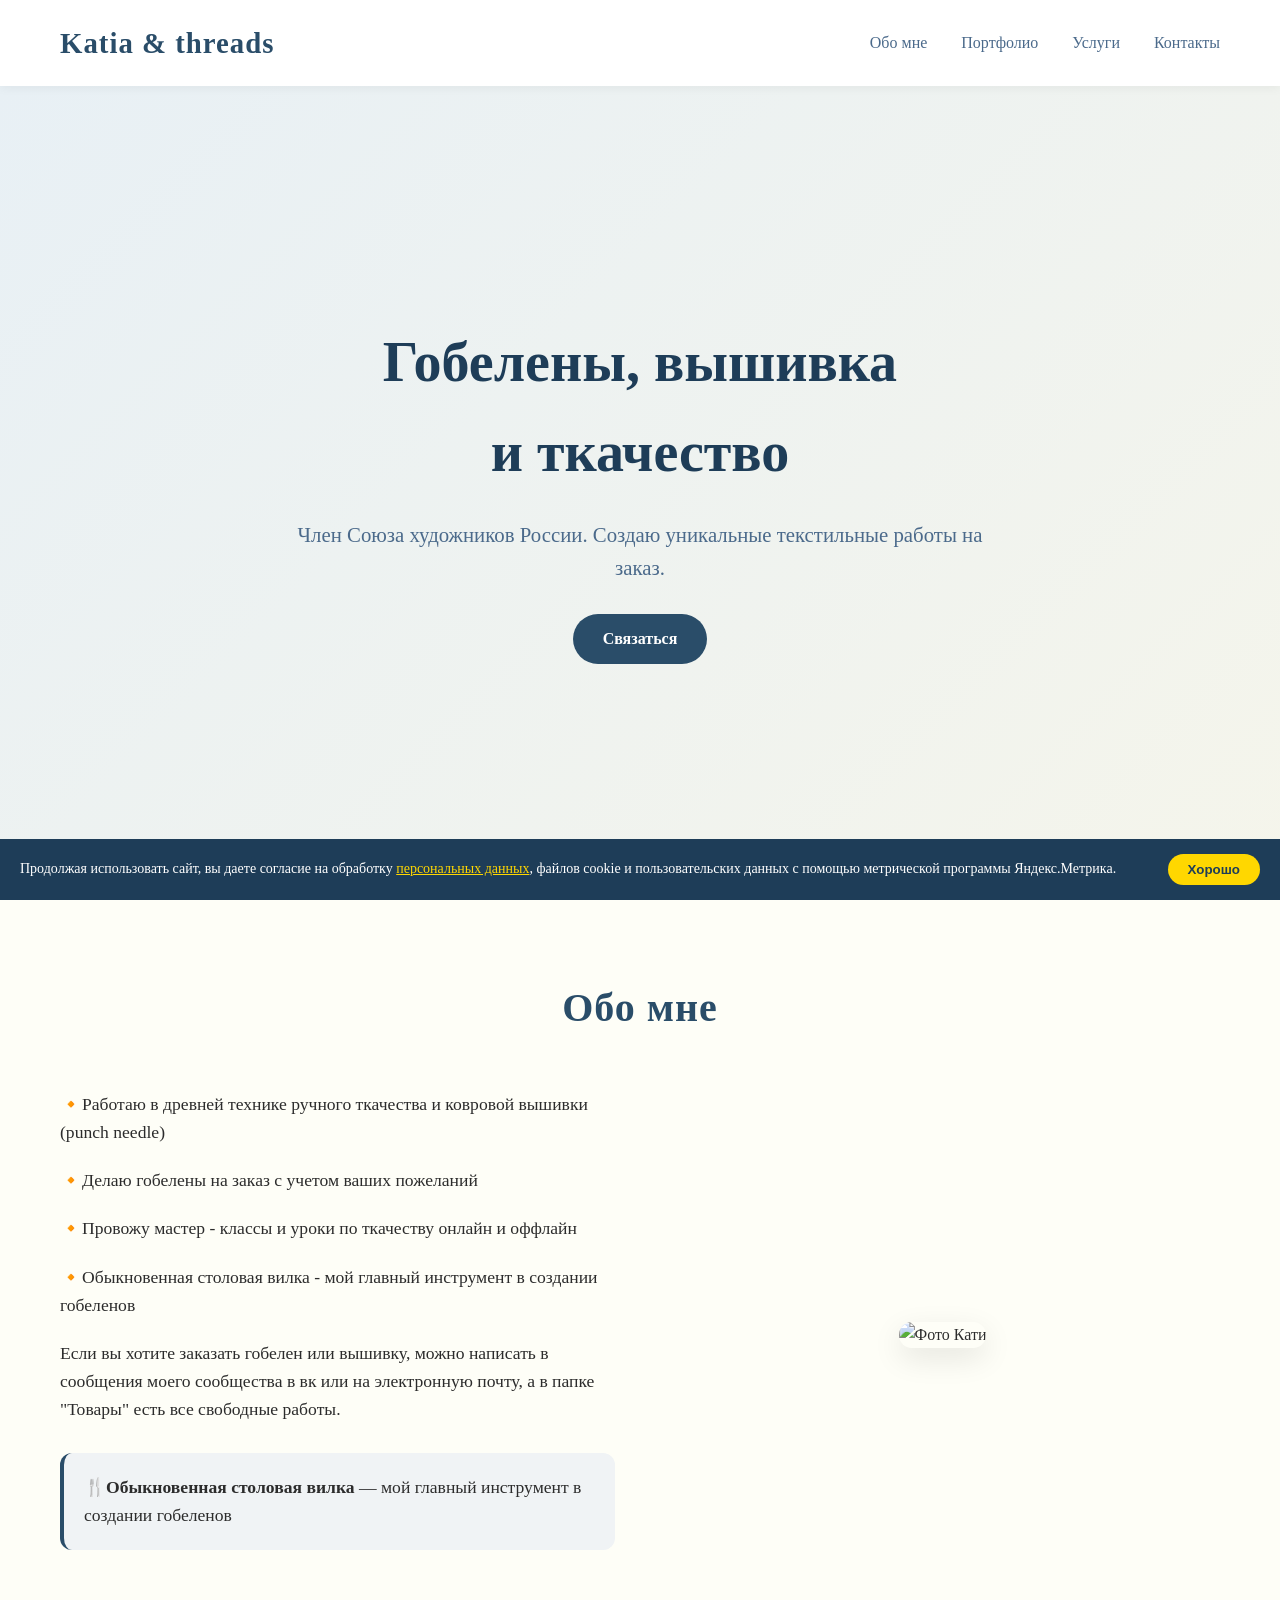
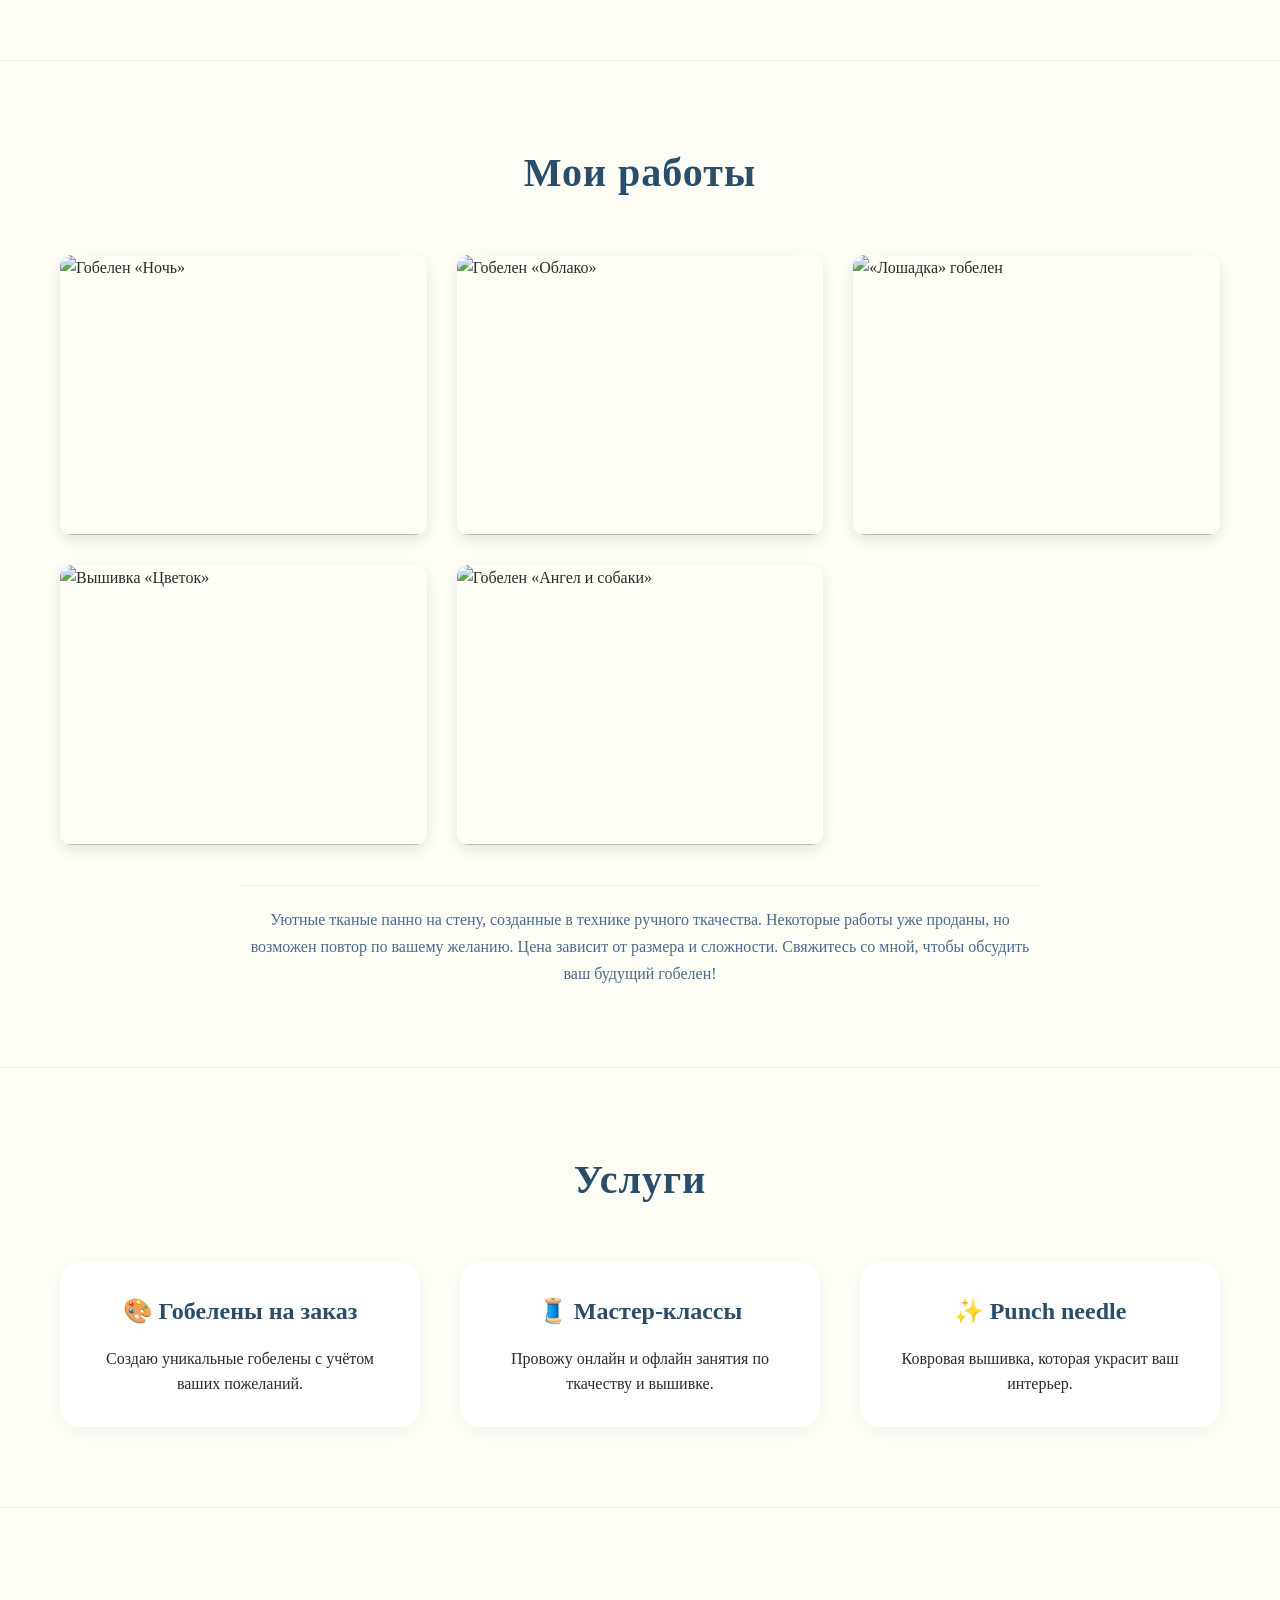
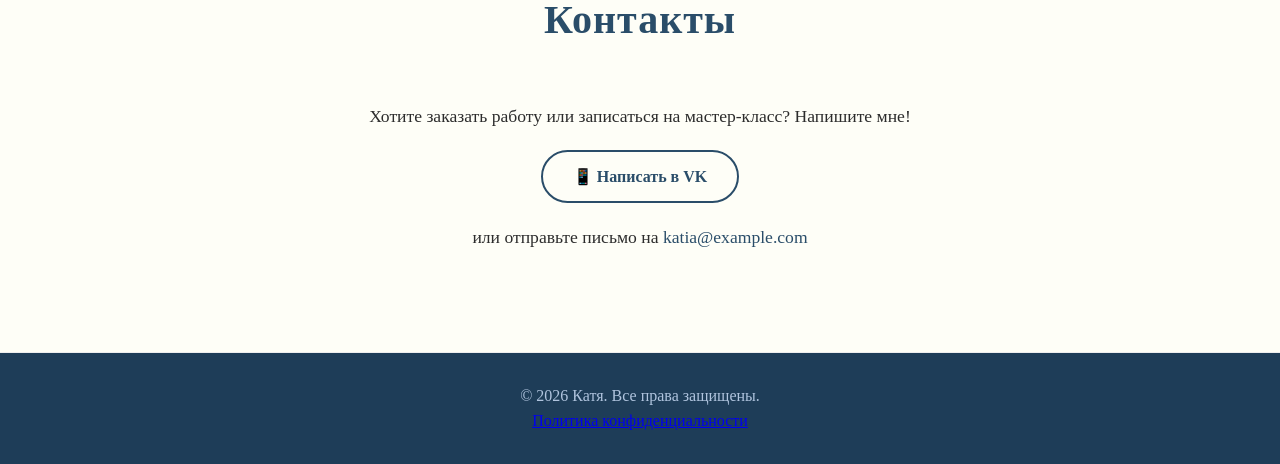
==== index.html @ b9734cac "portfolio-katia сайт с работами" ====
<!DOCTYPE html>
<html lang="ru">
<head>
    <meta charset="UTF-8">
    <meta name="viewport" content="width=device-width, initial-scale=1.0">
    <title>Катя — художник по текстилю</title>
    <link rel="stylesheet" href="style.css">
</head>
<body>

    <!-- ШАПКА С НАВИГАЦИЕЙ -->
    <header class="header">
        <div class="container">
            <div class="header__inner">
                <div class="logo">
                    <a href="#home">Katia & threads</a>
                </div>
                <nav class="nav">
                    <a href="#about" class="nav__link">Обо мне</a>
                    <a href="#portfolio" class="nav__link">Портфолио</a>
                    <a href="#services" class="nav__link">Услуги</a>
                    <a href="#contacts" class="nav__link">Контакты</a>
                </nav>
            </div>
        </div>
    </header>

    <!-- ГЛАВНЫЙ ЭКРАН (HERO) -->
    <section class="hero" id="home">
        <div class="container">
            <div class="hero__content">
                <h1 class="hero__title">Гобелены, вышивка <br>и ткачество</h1>
                <p class="hero__subtitle">Член Союза художников России. Создаю уникальные текстильные работы на заказ.</p>
                <a href="#contacts" class="btn btn--primary">Связаться</a>
            </div>
        </div>
    </section>

    <!-- БЛОК "ОБО МНЕ" -->
    <section class="about section" id="about">
        <div class="container">
            <h2 class="section__title">Обо мне</h2>
            <div class="about__inner">
                <div class="about__content">
                    <p>🔸Работаю в древней технике ручного ткачества и ковровой вышивки (punch needle)</p>
<p>🔸Делаю гобелены на заказ с учетом ваших пожеланий</p>
<p>🔸Провожу мастер - классы и уроки по ткачеству онлайн и оффлайн</p>
<p>🔸Обыкновенная столовая вилка - мой главный инструмент в создании гобеленов</p>
                    <p>Если вы хотите  заказать гобелен или вышивку, можно написать в сообщения моего сообщества в вк или на электронную почту, а в папке "Товары" есть все свободные работы.</p>
                    <div class="about__fact">
                        🍴<strong>Обыкновенная столовая вилка</strong> — мой главный инструмент в создании гобеленов
                    </div>
                </div>
                <div class="about__photo">
                    <img src="https://sun9-73.userapi.com/s/v1/ig2/2Spj5GugH6yt34yp0XtWNec6mMcDCOlUGK9L7ISmfYsFMYDGRdjZ2AapopF9ulJwznFRIXICuch5-UKYKUOfTqSo.jpg?quality=95&as=32x48,48x73,72x109,108x163,160x242,240x363,360x544,480x725,540x816,640x967,720x1088,740x1118&from=bu&u=mu0EAknymxBGoZk4RfmlBYRNIrB7TILedEvBCsPl4-M&cs=740x0" alt="Фото Кати">
                </div>
            </div>
        </div>
    </section>

    <!-- БЛОК "ПОРТФОЛИО" (ГАЛЕРЕЯ) -->
<section class="portfolio section" id="portfolio">
    <div class="container">
        <h2 class="section__title">Мои работы</h2>
        <div class="gallery" id="gallery">
            
            <!-- КАРТОЧКА 1: Гобелен "Ночь" -->
            <div class="gallery__item">
                <img src="images/works/noch.jpg.jpg" alt="Гобелен Ночь">
                <div class="gallery__overlay">Гобелен «Ночь»</div>
            </div>

            <!-- КАРТОЧКА 2: Гобелен "Облако" -->
            <div class="gallery__item">
                <img src="images/works/oblako.jpg.jpg" alt="Гобелен Облако">
                <div class="gallery__overlay">Гобелен «Облако»</div>
            </div>

            <!-- КАРТОЧКА 3: Гобелен "Лошадка" -->
            <div class="gallery__item">
                <img src="images/works/loshadka.jpg.jpg" alt="Лошадка гобелен">
                <div class="gallery__overlay">Гобелен «Лошадка»</div>
            </div>

            <!-- КАРТОЧКА 4: Вышивка "Цветок" -->
            <div class="gallery__item">
                <img src="images/works/ofw30.jpg.jpg" alt="Вышивка Цветок">
                <div class="gallery__overlay">Вышивка «Цветок»</div>
            </div>

             <!-- КАРТОЧКА 5: Гобелен "Ангел и собаки" -->
            <div class="gallery__item">
                <img src="images/works/lKm11.jpg.jpg" alt="Гобелен Ангел и собаки">
                <div class="gallery__overlay">Гобелен «Ангел и собаки»</div>
            </div>
            
        </div>
        <!-- А здесь, ПОСЛЕ ГАЛЕРЕИ, можно разместить общее описание или примечание -->
        <div class="portfolio-note">
            <p>Уютные тканые панно на стену, созданные в технике ручного ткачества. Некоторые работы уже проданы, но возможен повтор по вашему желанию. Цена зависит от размера и сложности. Свяжитесь со мной, чтобы обсудить ваш будущий гобелен!</p>
        </div>
    </div>
</section>

    <!-- БЛОК "УСЛУГИ" -->
    <section class="services section" id="services">
        <div class="container">
            <h2 class="section__title">Услуги</h2>
            <div class="services__grid">
                <div class="service-card">
                    <h3>🎨 Гобелены на заказ</h3>
                    <p>Создаю уникальные гобелены с учётом ваших пожеланий.</p>
                </div>
                <div class="service-card">
                    <h3>🧵 Мастер-классы</h3>
                    <p>Провожу онлайн и офлайн занятия по ткачеству и вышивке.</p>
                </div>
                <div class="service-card">
                    <h3>✨ Punch needle</h3>
                    <p>Ковровая вышивка, которая украсит ваш интерьер.</p>
                </div>
            </div>
        </div>
    </section>

    <!-- БЛОК "КОНТАКТЫ" -->
    <section class="contacts section" id="contacts">
        <div class="container">
            <h2 class="section__title">Контакты</h2>
            <div class="contacts__inner">
                <p>Хотите заказать работу или записаться на мастер-класс? Напишите мне!</p>
                <a href="https://vk.com/public_katia_art_thread" class="btn btn--secondary" target="_blank">📱 Написать в VK</a>
                <p>или отправьте письмо на <a href="mailto:katia@example.com">katia@example.com</a></p>
            </div>
        </div>
    </section>

      <!-- ПОДВАЛ -->
    <footer class="footer">
        <div class="container">
            <p>&copy; 2026 Катя. Все права защищены.</p>
            <p><a href="privacy.html">Политика конфиденциальности</a></p>
        </div>
    </footer>

    <!-- БАННЕР COOKIE (ПЕРЕД СКРИПТОМ) -->
    <div class="cookie-consent" id="cookieConsent">
        <div class="cookie-consent__text">
            Продолжая использовать сайт, вы даете согласие на обработку 
            <a href="privacy.html" target="_blank">персональных данных</a>, 
            файлов cookie и пользовательских данных с помощью 
            метрической программы Яндекс.Метрика.
        </div>
        <button class="cookie-consent__btn" id="acceptCookies">Хорошо</button>
    </div>

    <script src="script.js"></script>
</body>
</html>
---- style.css ----
/* ===== 1. Сброс базовых отступов ===== */
* {
    margin: 0;
    padding: 0;
    box-sizing: border-box;
}

/* ===== 2. Общие стили ===== */
body {
    font-family: 'Georgia', 'Times New Roman', serif;
    line-height: 1.6;
    color: #2c2c2c;
    background: #fefef7;
}

.container {
    max-width: 1200px;
    margin: 0 auto;
    padding: 0 20px;
}

.section {
    padding: 80px 0;
    border-bottom: 1px solid #eee;
}

.section__title {
    font-size: 2.5rem;
    text-align: center;
    margin-bottom: 50px;
    color: #2a4d69;
    letter-spacing: 1px;
}

/* ===== 3. ШАПКА ===== */
.header {
    background: #fff;
    box-shadow: 0 2px 10px rgba(0,0,0,0.05);
    position: sticky;
    top: 0;
    z-index: 100;
    padding: 20px 0;
}

.header__inner {
    display: flex;
    justify-content: space-between;
    align-items: center;
    flex-wrap: wrap;
}

.logo a {
    font-size: 1.8rem;
    font-weight: bold;
    color: #2a4d69;
    text-decoration: none;
    letter-spacing: 1px;
}

.nav a {
    margin-left: 30px;
    text-decoration: none;
    color: #4b6a8b;
    font-weight: 500;
    transition: color 0.3s;
}

.nav a:hover {
    color: #2a4d69;
}

/* ===== 4. ГЛАВНЫЙ ЭКРАН (HERO) ===== */
.hero {
    background: linear-gradient(135deg, #e8f0f5 0%, #f5f5eb 100%);
    min-height: 90vh;
    display: flex;
    align-items: center;
    text-align: center;
}

.hero__title {
    font-size: 3.5rem;
    color: #1e3d58;
    margin-bottom: 20px;
}

.hero__subtitle {
    font-size: 1.3rem;
    color: #4b6a8b;
    max-width: 700px;
    margin: 0 auto 30px;
}

/* ===== 5. КНОПКИ ===== */
.btn {
    display: inline-block;
    padding: 12px 30px;
    border-radius: 40px;
    text-decoration: none;
    font-weight: bold;
    transition: all 0.3s;
    cursor: pointer;
}

.btn--primary {
    background: #2a4d69;
    color: white;
    border: none;
}

.btn--primary:hover {
    background: #1e3d58;
    transform: translateY(-3px);
    box-shadow: 0 5px 15px rgba(0,0,0,0.1);
}

.btn--secondary {
    background: transparent;
    color: #2a4d69;
    border: 2px solid #2a4d69;
}

.btn--secondary:hover {
    background: #2a4d69;
    color: white;
}

/* ===== 6. БЛОК "ОБО МНЕ" ===== */
.about__inner {
    display: flex;
    gap: 50px;
    align-items: center;
    flex-wrap: wrap;
}

.about__content {
    flex: 1;
}

.about__content p {
    margin-bottom: 20px;
    font-size: 1.1rem;
}

.about__fact {
    background: #f0f3f5;
    padding: 20px;
    border-radius: 12px;
    margin: 30px 0;
    font-size: 1.1rem;
    border-left: 4px solid #2a4d69;
}

.about__photo {
    flex: 1;
    text-align: center;
}

.about__photo img {
    max-width: 100%;
    border-radius: 20px;
    box-shadow: 0 10px 30px rgba(0,0,0,0.1);
}

/* ===== 7. ПОРТФОЛИО (ГАЛЕРЕЯ) ===== */
.gallery {
    display: grid;
    grid-template-columns: repeat(auto-fit, minmax(280px, 1fr));
    gap: 30px;
}

.gallery__item {
    position: relative;
    border-radius: 12px;
    overflow: hidden;
    cursor: pointer;
    box-shadow: 0 5px 15px rgba(0,0,0,0.1);
    transition: transform 0.3s;
}

.gallery__item:hover {
    transform: translateY(-5px);
}

.gallery__item img {
    width: 100%;
    height: 280px;
    object-fit: cover;
    display: block;
}

.gallery__overlay {
    position: absolute;
    bottom: 0;
    left: 0;
    right: 0;
    background: rgba(42, 77, 105, 0.9);
    color: white;
    padding: 12px;
    text-align: center;
    transform: translateY(100%);
    transition: transform 0.3s;
}

.gallery__item:hover .gallery__overlay {
    transform: translateY(0);
}

/* ===== 8. УСЛУГИ ===== */
.services__grid {
    display: grid;
    grid-template-columns: repeat(auto-fit, minmax(280px, 1fr));
    gap: 40px;
}

.service-card {
    text-align: center;
    padding: 30px;
    background: white;
    border-radius: 20px;
    box-shadow: 0 5px 20px rgba(0,0,0,0.05);
    transition: 0.3s;
}

.service-card:hover {
    transform: translateY(-5px);
    box-shadow: 0 15px 30px rgba(0,0,0,0.1);
}

.service-card h3 {
    color: #2a4d69;
    margin-bottom: 15px;
    font-size: 1.5rem;
}

/* ===== 9. КОНТАКТЫ ===== */
.contacts__inner {
    text-align: center;
    max-width: 600px;
    margin: 0 auto;
}

.contacts__inner p {
    margin: 20px 0;
    font-size: 1.1rem;
}

.contacts__inner a {
    color: #2a4d69;
    text-decoration: none;
}

.contacts__inner a:hover {
    text-decoration: underline;
}

/* ===== 10. ПОДВАЛ ===== */
.footer {
    background: #1e3d58;
    color: #b0c4de;
    text-align: center;
    padding: 30px 0;
}

/* ===== 11. АДАПТИВНОСТЬ (МОБИЛЬНЫЕ) ===== */
@media (max-width: 768px) {
    .section {
        padding: 50px 0;
    }
    
    .section__title {
        font-size: 2rem;
    }
    
    .hero__title {
        font-size: 2.2rem;
    }
    
    .hero__subtitle {
        font-size: 1rem;
    }
    
    .nav {
        margin-top: 15px;
        width: 100%;
        text-align: center;
    }
    
    .nav a {
        margin: 0 15px;
        display: inline-block;
    }
    
    .about__inner {
        flex-direction: column;
        text-align: center;
    }
    
    .about__fact {
        text-align: left;
    }
    
    .gallery {
        gap: 20px;
    }
}

/* Стиль для примечания к портфолио */
.portfolio-note {
    text-align: center;
    max-width: 800px;
    margin: 40px auto 0;
    padding-top: 20px;
    border-top: 1px solid #eee;
    color: #4b6a8b;
    line-height: 1.7;
}
/* cookie-consent.css */
.cookie-consent {
    position: fixed;
    bottom: 0;
    left: 0;
    right: 0;
    background: #1e3d58;
    color: white;
    padding: 15px 20px;
    display: flex;
    justify-content: space-between;
    align-items: center;
    flex-wrap: wrap;
    gap: 15px;
    z-index: 1000;
    font-size: 14px;
}

.cookie-consent a {
    color: #ffd700;
    text-decoration: underline;
}

.cookie-consent__btn {
    background: #ffd700;
    color: #1e3d58;
    border: none;
    padding: 8px 20px;
    border-radius: 30px;
    cursor: pointer;
    font-weight: bold;
    white-space: nowrap;
}

@media (max-width: 768px) {
    .cookie-consent {
        flex-direction: column;
        text-align: center;
    }
}
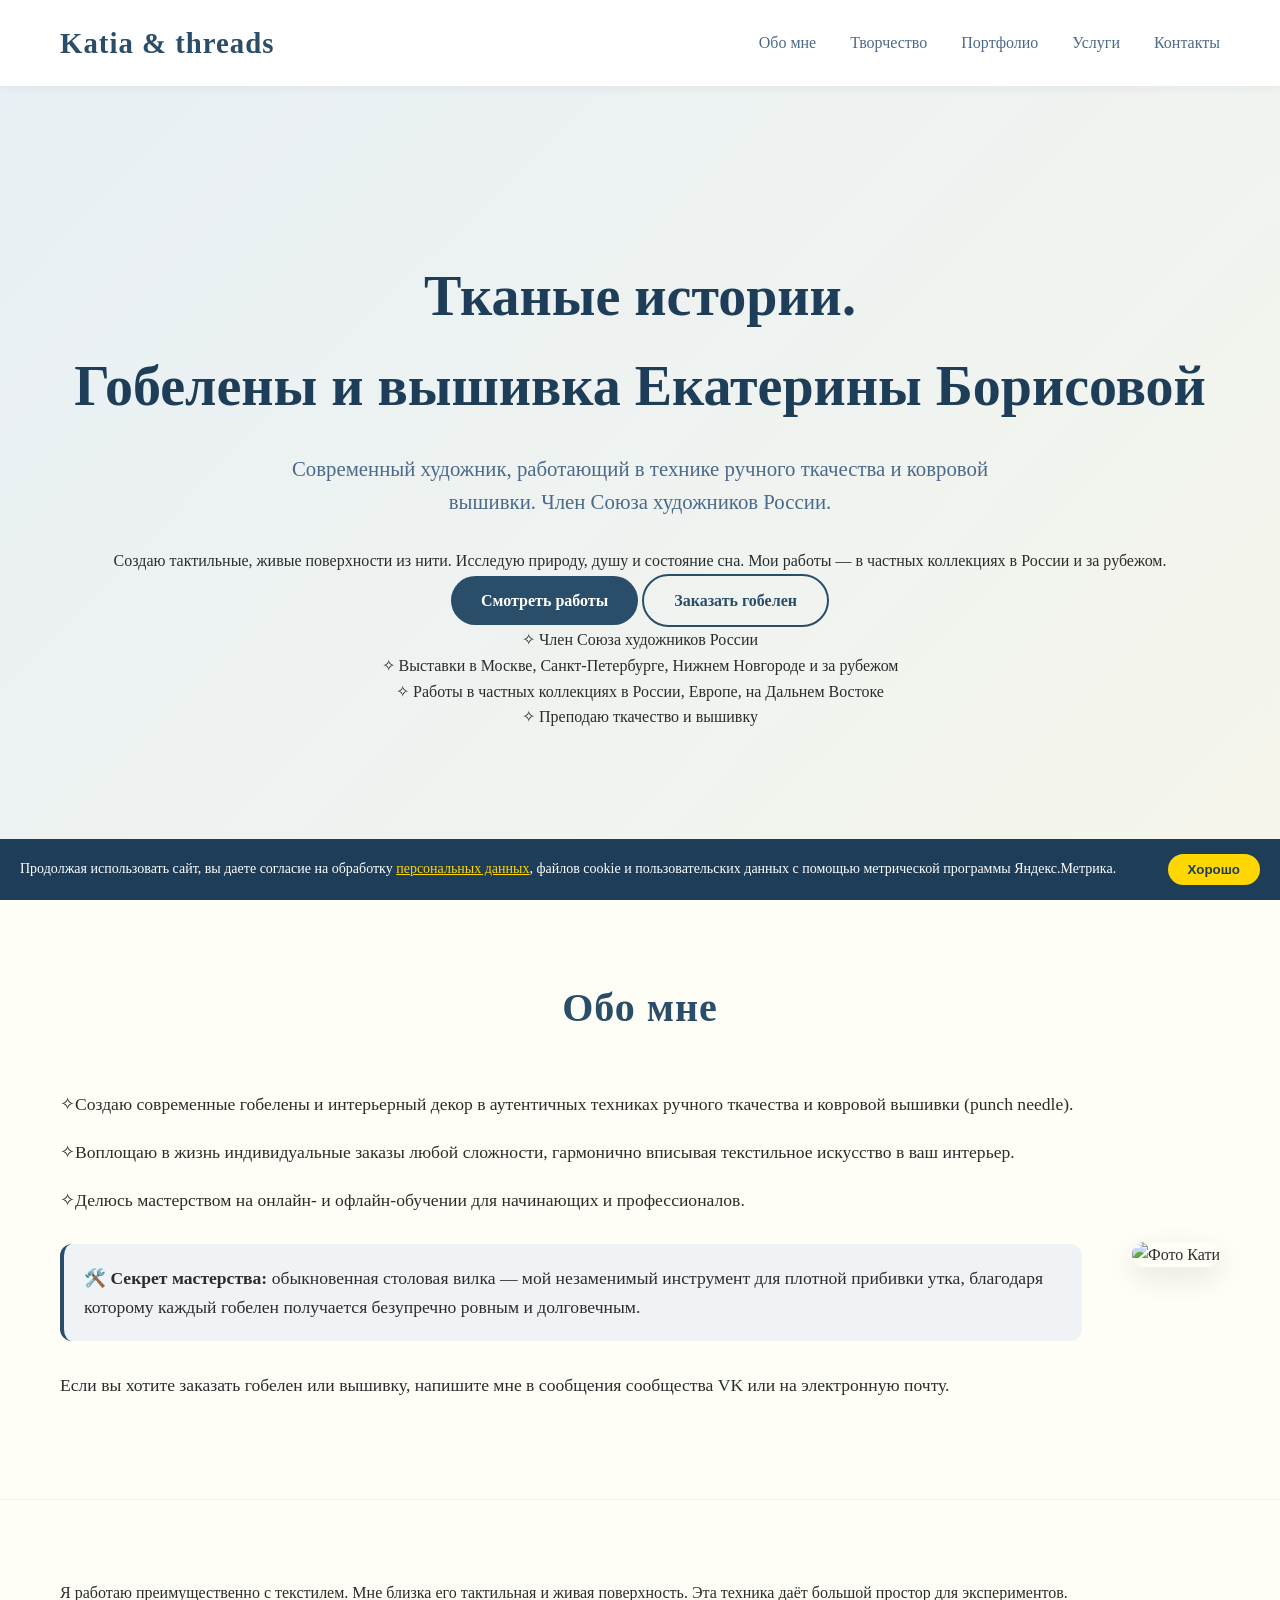
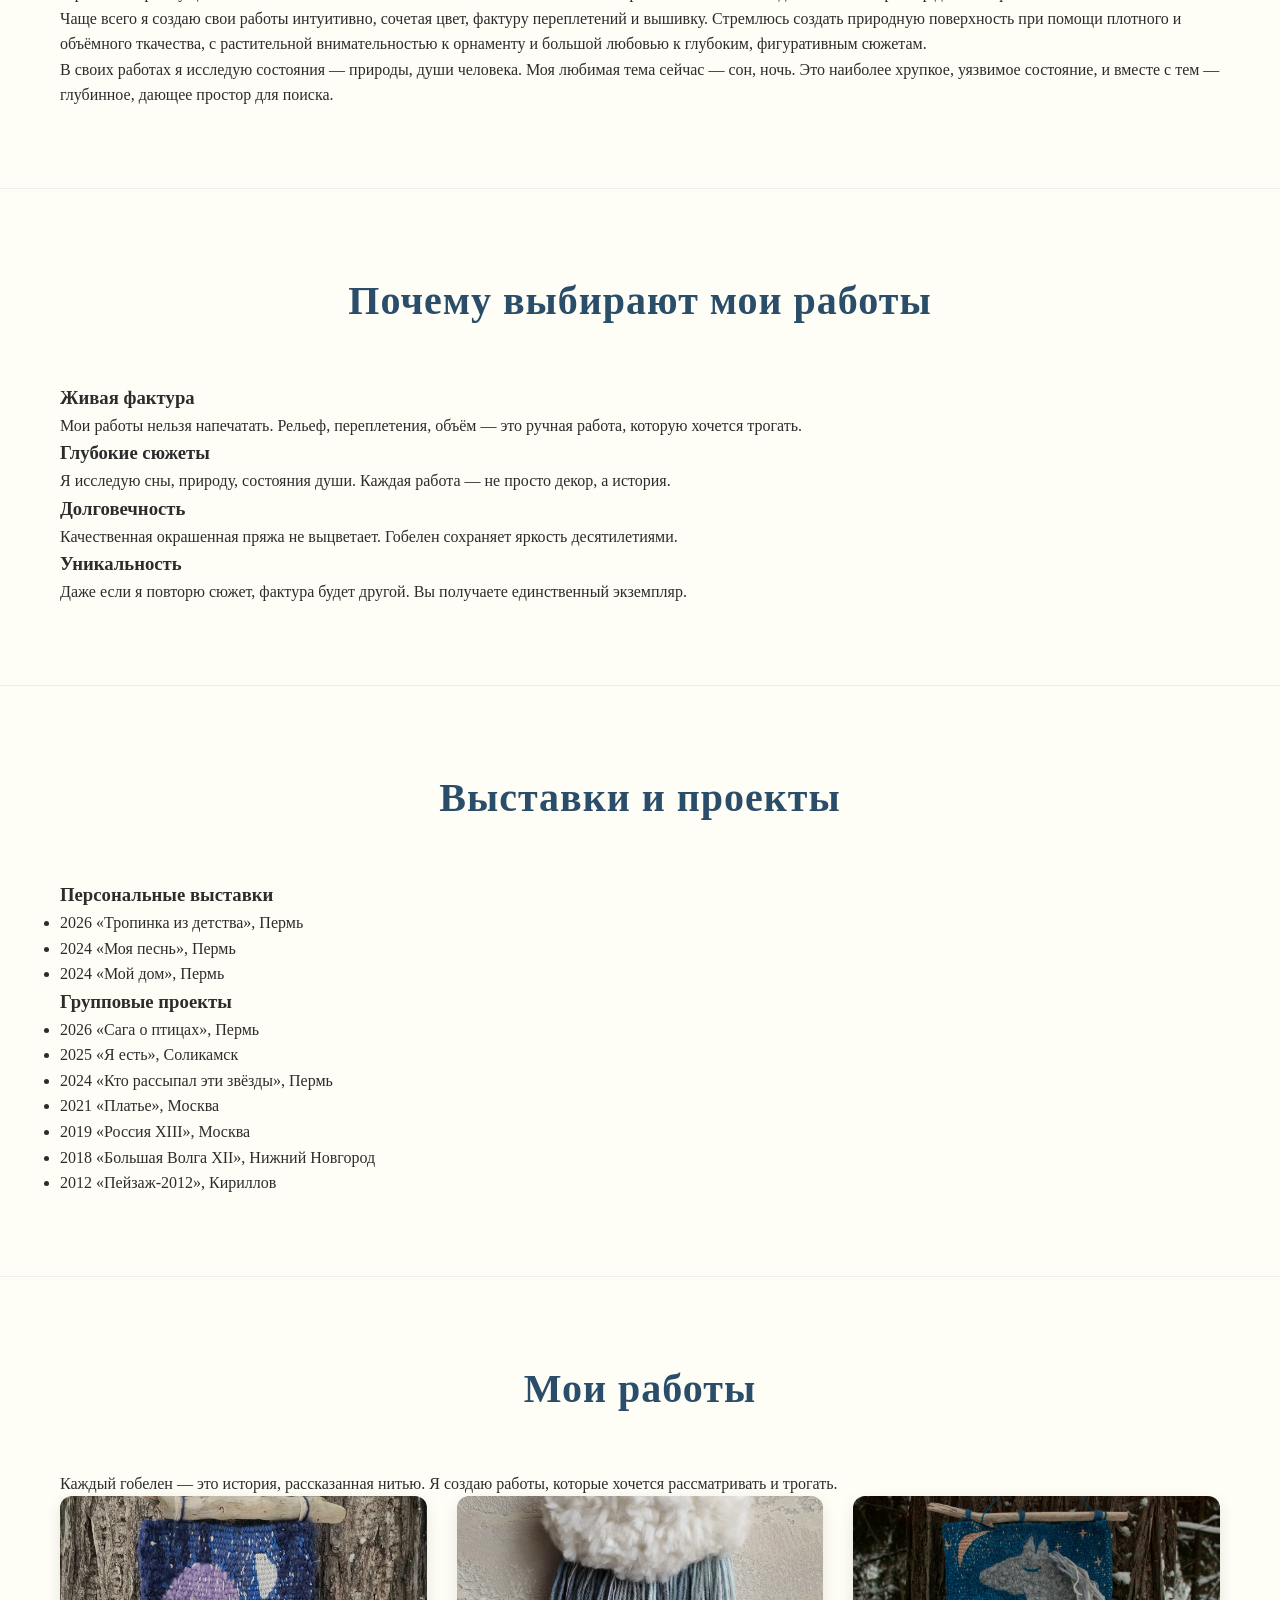
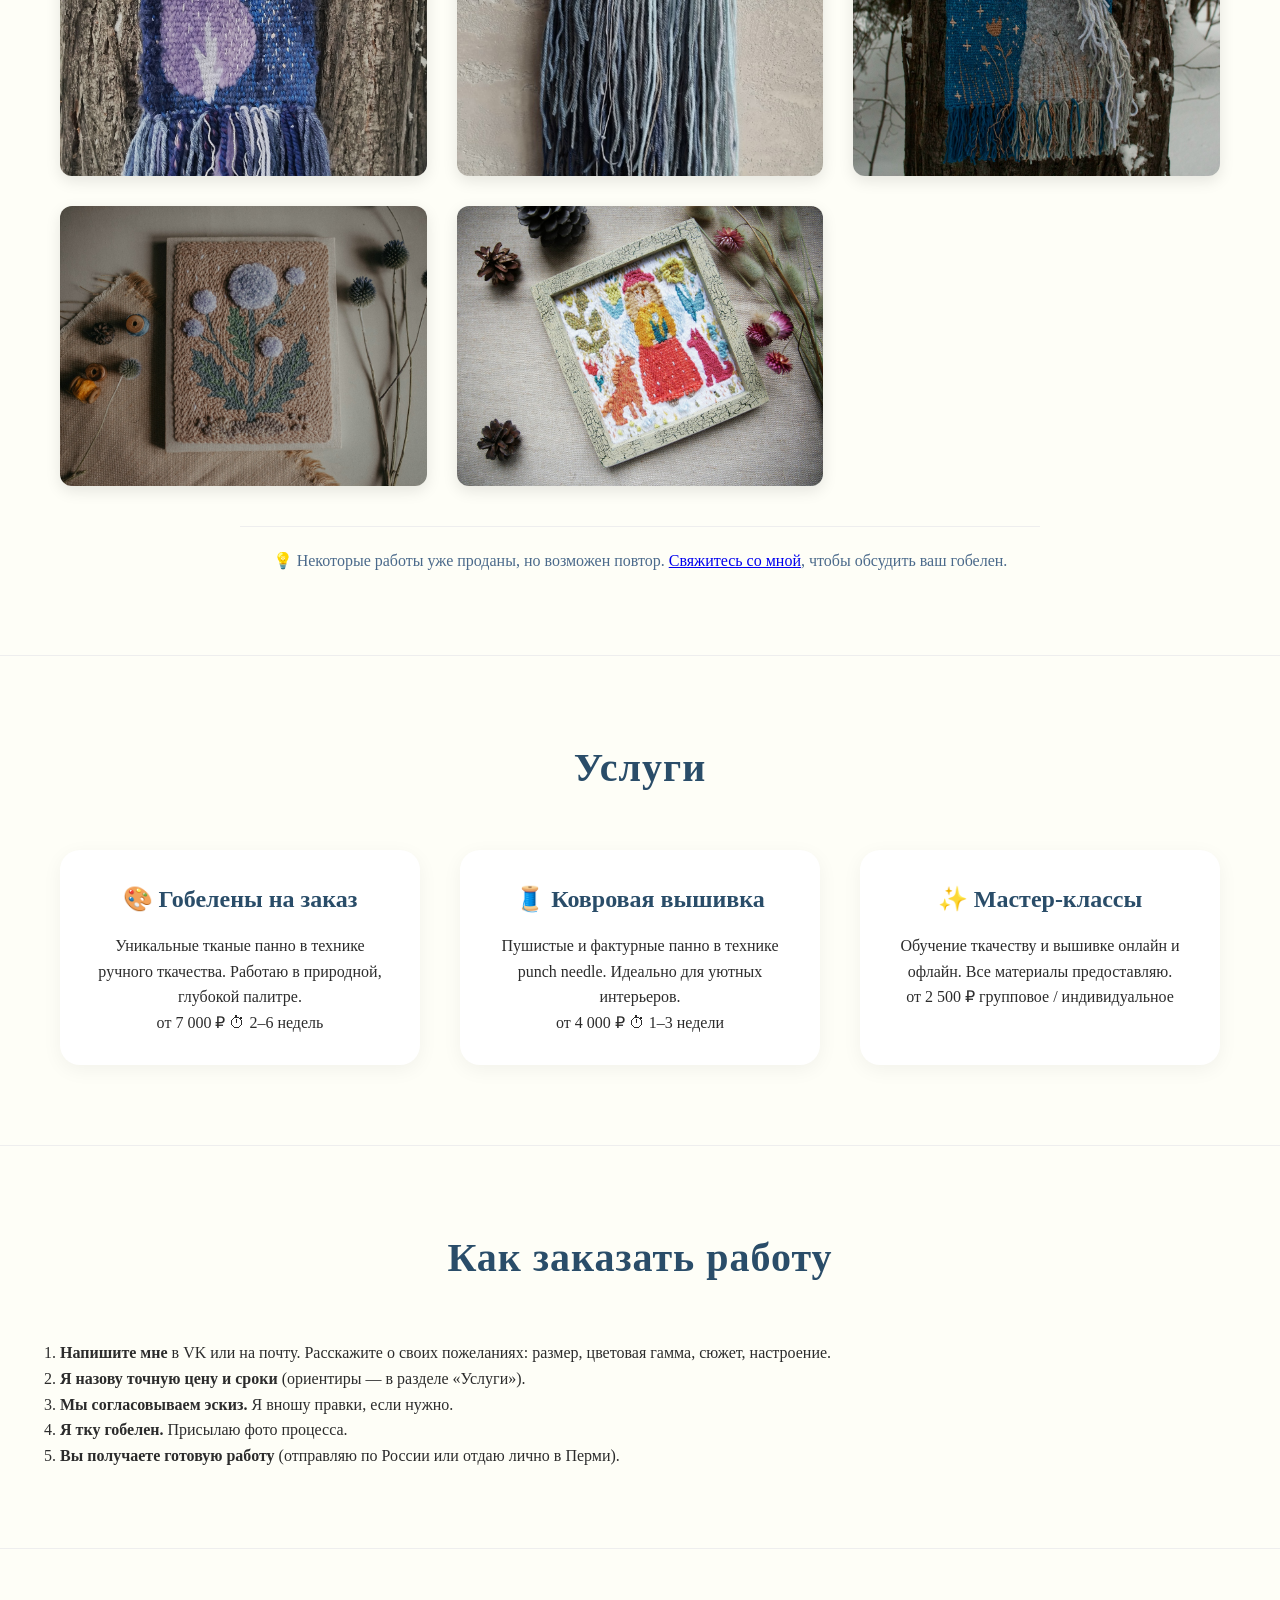
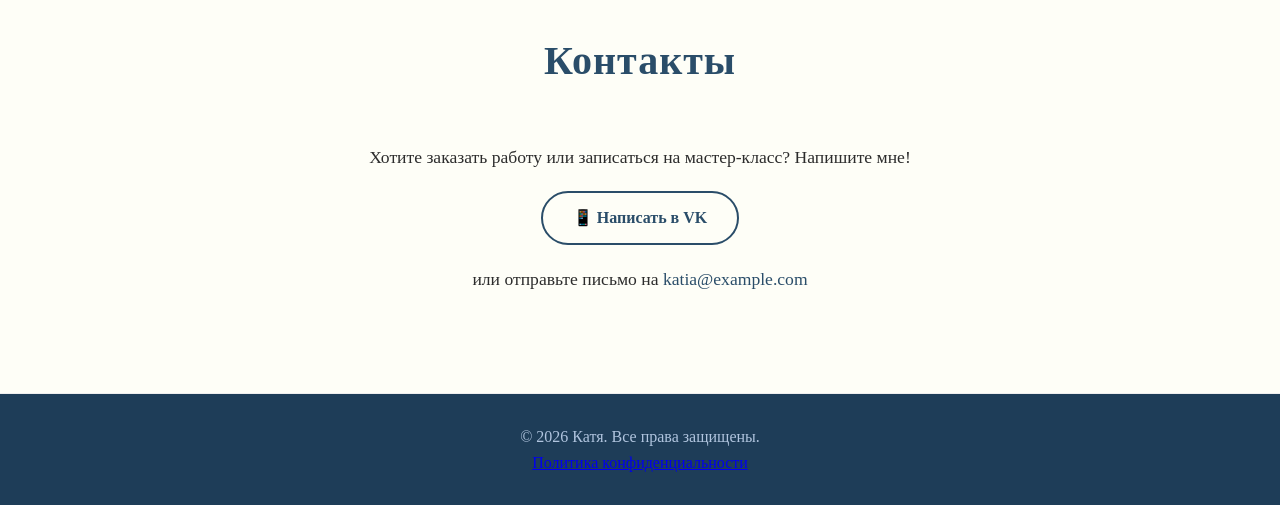
==== commit e7352b6a: "Update index.html" ====
--- a/index.html
+++ b/index.html
@@ -16,112 +16,252 @@
                     <a href="#home">Katia & threads</a>
                 </div>
                 <nav class="nav">
-                    <a href="#about" class="nav__link">Обо мне</a>
-                    <a href="#portfolio" class="nav__link">Портфолио</a>
-                    <a href="#services" class="nav__link">Услуги</a>
-                    <a href="#contacts" class="nav__link">Контакты</a>
-                </nav>
+    <a href="#about" class="nav__link">Обо мне</a>
+    <a href="#philosophy" class="nav__link">Творчество</a> <!-- Новый пункт -->
+    <a href="#portfolio" class="nav__link">Портфолио</a>
+    <a href="#services" class="nav__link">Услуги</a>
+    <a href="#contacts" class="nav__link">Контакты</a>
+</nav>
             </div>
         </div>
     </header>
 
     <!-- ГЛАВНЫЙ ЭКРАН (HERO) -->
-    <section class="hero" id="home">
-        <div class="container">
-            <div class="hero__content">
-                <h1 class="hero__title">Гобелены, вышивка <br>и ткачество</h1>
-                <p class="hero__subtitle">Член Союза художников России. Создаю уникальные текстильные работы на заказ.</p>
-                <a href="#contacts" class="btn btn--primary">Связаться</a>
-            </div>
-        </div>
-    </section>
+<section class="hero" id="home">
+    <div class="container">
+        <div class="hero__content">
+            <!-- 1. Обновлённый заголовок и текст -->
+            <h1 class="hero__title">Тканые истории. <br>Гобелены и вышивка Екатерины Борисовой</h1>
+            <p class="hero__subtitle">Современный художник, работающий в технике ручного ткачества и ковровой вышивки. Член Союза художников России.</p>
+            <p class="hero__description">Создаю тактильные, живые поверхности из нити. Исследую природу, душу и состояние сна. Мои работы — в частных коллекциях в России и за рубежом.</p>
+            
+            <!-- 2. Две кнопки вместо одной -->
+            <div class="hero__buttons">
+                <a href="#portfolio" class="btn btn--primary">Смотреть работы</a>
+                <a href="#services" class="btn btn--secondary">Заказать гобелен</a>
+            </div>
+
+            <!-- 3. НОВЫЙ БЛОК ДОВЕРИЯ -->
+            <div class="hero__trust">
+                <div class="trust-item">✧ Член Союза художников России</div>
+                <div class="trust-item">✧ Выставки в Москве, Санкт-Петербурге, Нижнем Новгороде и за рубежом</div>
+                <div class="trust-item">✧ Работы в частных коллекциях в России, Европе, на Дальнем Востоке</div>
+                <div class="trust-item">✧ Преподаю ткачество и вышивку</div>
+            </div>
+        </div>
+    </div>
+</section>
 
     <!-- БЛОК "ОБО МНЕ" -->
-    <section class="about section" id="about">
-        <div class="container">
-            <h2 class="section__title">Обо мне</h2>
-            <div class="about__inner">
-                <div class="about__content">
-                    <p>🔸Работаю в древней технике ручного ткачества и ковровой вышивки (punch needle)</p>
-<p>🔸Делаю гобелены на заказ с учетом ваших пожеланий</p>
-<p>🔸Провожу мастер - классы и уроки по ткачеству онлайн и оффлайн</p>
-<p>🔸Обыкновенная столовая вилка - мой главный инструмент в создании гобеленов</p>
-                    <p>Если вы хотите  заказать гобелен или вышивку, можно написать в сообщения моего сообщества в вк или на электронную почту, а в папке "Товары" есть все свободные работы.</p>
-                    <div class="about__fact">
-                        🍴<strong>Обыкновенная столовая вилка</strong> — мой главный инструмент в создании гобеленов
-                    </div>
-                </div>
-                <div class="about__photo">
-                    <img src="https://sun9-73.userapi.com/s/v1/ig2/2Spj5GugH6yt34yp0XtWNec6mMcDCOlUGK9L7ISmfYsFMYDGRdjZ2AapopF9ulJwznFRIXICuch5-UKYKUOfTqSo.jpg?quality=95&as=32x48,48x73,72x109,108x163,160x242,240x363,360x544,480x725,540x816,640x967,720x1088,740x1118&from=bu&u=mu0EAknymxBGoZk4RfmlBYRNIrB7TILedEvBCsPl4-M&cs=740x0" alt="Фото Кати">
-                </div>
-            </div>
-        </div>
-    </section>
-
-    <!-- БЛОК "ПОРТФОЛИО" (ГАЛЕРЕЯ) -->
+<section class="about section" id="about">
+    <div class="container">
+        <h2 class="section__title">Обо мне</h2>
+        <div class="about__inner">
+            <div class="about__content">
+               <p>✧Создаю современные гобелены и интерьерный декор в аутентичных техниках ручного ткачества и ковровой вышивки (punch needle).</p> 
+               <p>✧Воплощаю в жизнь индивидуальные заказы любой сложности, гармонично вписывая текстильное искусство в ваш интерьер.</p> 
+               <p>✧Делюсь мастерством на онлайн- и офлайн-обучении для начинающих и профессионалов.</p>
+<div class="about__fact">
+    🛠️ <strong>Секрет мастерства:</strong> обыкновенная столовая вилка — мой незаменимый инструмент для плотной прибивки утка, благодаря которому каждый гобелен получается безупречно ровным и долговечным.
+</div>
+                <p>Если вы хотите заказать гобелен или вышивку, напишите мне в сообщения сообщества VK или на электронную почту.</p>
+            </div>
+            <div class="about__photo-wrapper"> <!-- Новая обёртка для вращения -->
+                <div class="about__photo" id="avatarContainer">
+                    <!-- Сюда JavaScript добавит картинку -->
+                </div>
+            </div>
+        </div>
+    </div>
+</section>
+
+    <!-- БЛОК "О ТВОРЧЕСТВЕ" -->
+<!-- БЛОК "О ТВОРЧЕСТВЕ" с классом section--dark -->
+<section class="philosophy section section--dark" id="philosophy">
+    <div class="container">
+        <!-- Заголовок остаётся без изменений -->
+        <div class="philosophy__content">
+            <p>Я работаю преимущественно с текстилем. Мне близка его тактильная и живая поверхность. Эта техника даёт большой простор для экспериментов.</p>
+            <p>Чаще всего я создаю свои работы интуитивно, сочетая цвет, фактуру переплетений и вышивку. Стремлюсь создать природную поверхность при помощи плотного и объёмного ткачества, с растительной внимательностью к орнаменту и большой любовью к глубоким, фигуративным сюжетам.</p>
+            <p>В своих работах я исследую состояния — природы, души человека. Моя любимая тема сейчас — сон, ночь. Это наиболее хрупкое, уязвимое состояние, и вместе с тем — глубинное, дающее простор для поиска.</p>
+        </div>
+    </div>
+</section>
+
+<!-- БЛОК "ПОЧЕМУ ВЫБИРАЮТ" -->
+<section class="benefits section" id="benefits">
+    <div class="container">
+        <h2 class="section__title">Почему выбирают мои работы</h2>
+        <div class="benefits__grid">
+            <div class="benefit-item">
+                <h3>Живая фактура</h3>
+                <p>Мои работы нельзя напечатать. Рельеф, переплетения, объём — это ручная работа, которую хочется трогать.</p>
+            </div>
+            <div class="benefit-item">
+                <h3>Глубокие сюжеты</h3>
+                <p>Я исследую сны, природу, состояния души. Каждая работа — не просто декор, а история.</p>
+            </div>
+            <div class="benefit-item">
+                <h3>Долговечность</h3>
+                <p>Качественная окрашенная пряжа не выцветает. Гобелен сохраняет яркость десятилетиями.</p>
+            </div>
+            <div class="benefit-item">
+                <h3>Уникальность</h3>
+                <p>Даже если я повторю сюжет, фактура будет другой. Вы получаете единственный экземпляр.</p>
+            </div>
+        </div>
+    </div>
+</section>
+
+<!-- БЛОК "ВЫСТАВКИ" -->
+<section class="exhibitions section" id="exhibitions">
+    <div class="container">
+        <h2 class="section__title">Выставки и проекты</h2>
+        <div class="exhibitions__grid">
+            
+            <!-- Персональные выставки -->
+            <div class="exhibition-block">
+                <h3>Персональные выставки</h3>
+                <ul>
+                    <li><span class="exhibition-year">2026</span> «Тропинка из детства», Пермь</li>
+                    <li><span class="exhibition-year">2024</span> «Моя песнь», Пермь</li>
+                    <li><span class="exhibition-year">2024</span> «Мой дом», Пермь</li>
+                </ul>
+            </div>
+            
+            <!-- Групповые проекты -->
+            <div class="exhibition-block">
+                <h3>Групповые проекты</h3>
+                <ul>
+                    <li><span class="exhibition-year">2026</span> «Сага о птицах», Пермь</li>
+                    <li><span class="exhibition-year">2025</span> «Я есть», Соликамск</li>
+                    <li><span class="exhibition-year">2024</span> «Кто рассыпал эти звёзды», Пермь</li>
+                    <li><span class="exhibition-year">2021</span> «Платье», Москва</li>
+                    <li><span class="exhibition-year">2019</span> «Россия XIII», Москва</li>
+                    <li><span class="exhibition-year">2018</span> «Большая Волга XII», Нижний Новгород</li>
+                    <li><span class="exhibition-year">2012</span> «Пейзаж-2012», Кириллов</li>
+                </ul>
+            </div>
+            
+        </div>
+    </div>
+</section>
+
+<!-- БЛОК "ПОРТФОЛИО" (ГАЛЕРЕЯ) -->
 <section class="portfolio section" id="portfolio">
     <div class="container">
         <h2 class="section__title">Мои работы</h2>
+        
+        <p class="portfolio__intro">Каждый гобелен — это история, рассказанная нитью. Я создаю работы, которые хочется рассматривать и трогать.</p>
+        
         <div class="gallery" id="gallery">
-            
             <!-- КАРТОЧКА 1: Гобелен "Ночь" -->
             <div class="gallery__item">
                 <img src="images/works/noch.jpg.jpg" alt="Гобелен Ночь">
-                <div class="gallery__overlay">Гобелен «Ночь»</div>
+                <div class="gallery__info">
+                    <h4>Гобелен «Ночь»</h4>
+                    <p class="gallery__details">60×80 см · ручное ткачество · шерсть</p>
+                    <p class="gallery__story">Создаёт ощущение тишины и глубины. Идеально для спальни или кабинета.</p>
+                    <span class="gallery__status status--available">Доступен для заказа</span>
+                </div>
             </div>
 
             <!-- КАРТОЧКА 2: Гобелен "Облако" -->
             <div class="gallery__item">
                 <img src="images/works/oblako.jpg.jpg" alt="Гобелен Облако">
-                <div class="gallery__overlay">Гобелен «Облако»</div>
+                <div class="gallery__info">
+                    <h4>Гобелен «Облако»</h4>
+                    <p class="gallery__details">45×60 см · punch needle · хлопок</p>
+                    <p class="gallery__story">Лёгкое и воздушное панно. Прекрасно смотрится в гостиной или детской.</p>
+                    <span class="gallery__status status--sold">Продано</span>
+                </div>
             </div>
 
             <!-- КАРТОЧКА 3: Гобелен "Лошадка" -->
             <div class="gallery__item">
                 <img src="images/works/loshadka.jpg.jpg" alt="Лошадка гобелен">
-                <div class="gallery__overlay">Гобелен «Лошадка»</div>
+                <div class="gallery__info">
+                    <h4>Гобелен «Лошадка»</h4>
+                    <p class="gallery__details">50×70 см · ручное ткачество · шерсть</p>
+                    <p class="gallery__story">Динамичный и фактурный. Станет центром притяжения в прихожей.</p>
+                    <span class="gallery__status status--available">Доступен для заказа</span>
+                </div>
             </div>
 
             <!-- КАРТОЧКА 4: Вышивка "Цветок" -->
             <div class="gallery__item">
                 <img src="images/works/ofw30.jpg.jpg" alt="Вышивка Цветок">
-                <div class="gallery__overlay">Вышивка «Цветок»</div>
-            </div>
-
-             <!-- КАРТОЧКА 5: Гобелен "Ангел и собаки" -->
+                <div class="gallery__info">
+                    <h4>Вышивка «Цветок»</h4>
+                    <p class="gallery__details">30×30 см · punch needle · хлопок</p>
+                    <p class="gallery__story">Камерная работа с нежной фактурой. Красивый подарок.</p>
+                    <span class="gallery__status status--available">Доступна для заказа</span>
+                </div>
+            </div>
+
+            <!-- КАРТОЧКА 5: Гобелен "Ангел и собаки" -->
             <div class="gallery__item">
                 <img src="images/works/lKm11.jpg.jpg" alt="Гобелен Ангел и собаки">
-                <div class="gallery__overlay">Гобелен «Ангел и собаки»</div>
-            </div>
-            
-        </div>
-        <!-- А здесь, ПОСЛЕ ГАЛЕРЕИ, можно разместить общее описание или примечание -->
+                <div class="gallery__info">
+                    <h4>Гобелен «Ангел и собаки»</h4>
+                    <p class="gallery__details">70×90 см · ручное ткачество · шерсть</p>
+                    <p class="gallery__story">Сюжетная работа с глубоким смыслом. Создаёт уют и защищает пространство.</p>
+                    <span class="gallery__status status--sold">Продано</span>
+                </div>
+            </div>
+        </div>
+        
         <div class="portfolio-note">
-            <p>Уютные тканые панно на стену, созданные в технике ручного ткачества. Некоторые работы уже проданы, но возможен повтор по вашему желанию. Цена зависит от размера и сложности. Свяжитесь со мной, чтобы обсудить ваш будущий гобелен!</p>
+            <p>💡 Некоторые работы уже проданы, но возможен повтор. <a href="#order" class="order-link">Свяжитесь со мной</a>, чтобы обсудить ваш гобелен.</p>
         </div>
     </div>
 </section>
 
     <!-- БЛОК "УСЛУГИ" -->
     <section class="services section" id="services">
-        <div class="container">
-            <h2 class="section__title">Услуги</h2>
-            <div class="services__grid">
-                <div class="service-card">
-                    <h3>🎨 Гобелены на заказ</h3>
-                    <p>Создаю уникальные гобелены с учётом ваших пожеланий.</p>
-                </div>
-                <div class="service-card">
-                    <h3>🧵 Мастер-классы</h3>
-                    <p>Провожу онлайн и офлайн занятия по ткачеству и вышивке.</p>
-                </div>
-                <div class="service-card">
-                    <h3>✨ Punch needle</h3>
-                    <p>Ковровая вышивка, которая украсит ваш интерьер.</p>
-                </div>
-            </div>
-        </div>
+        <div class="container"> <!-- Это нужно вернуть -->
+        <h2 class="section__title">Услуги</h2>
+        <div class="services__grid">
+    <div class="service-card">
+        <h3>🎨 Гобелены на заказ</h3>
+        <p>Уникальные тканые панно в технике ручного ткачества. Работаю в природной, глубокой палитре.</p>
+        <div class="service-meta">
+            <span class="service-price">от 7 000 ₽</span>
+            <span class="service-time">⏱ 2–6 недель</span>
+        </div>
+    </div>
+    <div class="service-card">
+        <h3>🧵 Ковровая вышивка</h3>
+        <p>Пушистые и фактурные панно в технике punch needle. Идеально для уютных интерьеров.</p>
+        <div class="service-meta">
+            <span class="service-price">от 4 000 ₽</span>
+            <span class="service-time">⏱ 1–3 недели</span>
+        </div>
+    </div>
+    <div class="service-card">
+        <h3>✨ Мастер-классы</h3>
+        <p>Обучение ткачеству и вышивке онлайн и офлайн. Все материалы предоставляю.</p>
+        <div class="service-meta">
+            <span class="service-price">от 2 500 ₽</span>
+            <span class="service-time">групповое / индивидуальное</span>
+        </div>
+    </div>
+</div>
     </section>
+
+    <!-- БЛОК "КАК ЗАКАЗАТЬ" -->
+<section class="order-steps section" id="order">
+    <div class="container">
+        <h2 class="section__title">Как заказать работу</h2>
+        <ol class="steps-list">
+            <li><strong>Напишите мне</strong> в VK или на почту. Расскажите о своих пожеланиях: размер, цветовая гамма, сюжет, настроение.</li>
+            <li><strong>Я назову точную цену и сроки</strong> (ориентиры — в разделе «Услуги»).</li>
+            <li><strong>Мы согласовываем эскиз.</strong> Я вношу правки, если нужно.</li>
+            <li><strong>Я тку гобелен.</strong> Присылаю фото процесса.</li>
+            <li><strong>Вы получаете готовую работу</strong> (отправляю по России или отдаю лично в Перми).</li>
+        </ol>
+    </div>
+</section>
 
     <!-- БЛОК "КОНТАКТЫ" -->
     <section class="contacts section" id="contacts">
@@ -156,4 +296,4 @@
 
     <script src="script.js"></script>
 </body>
-</html>+</html>
